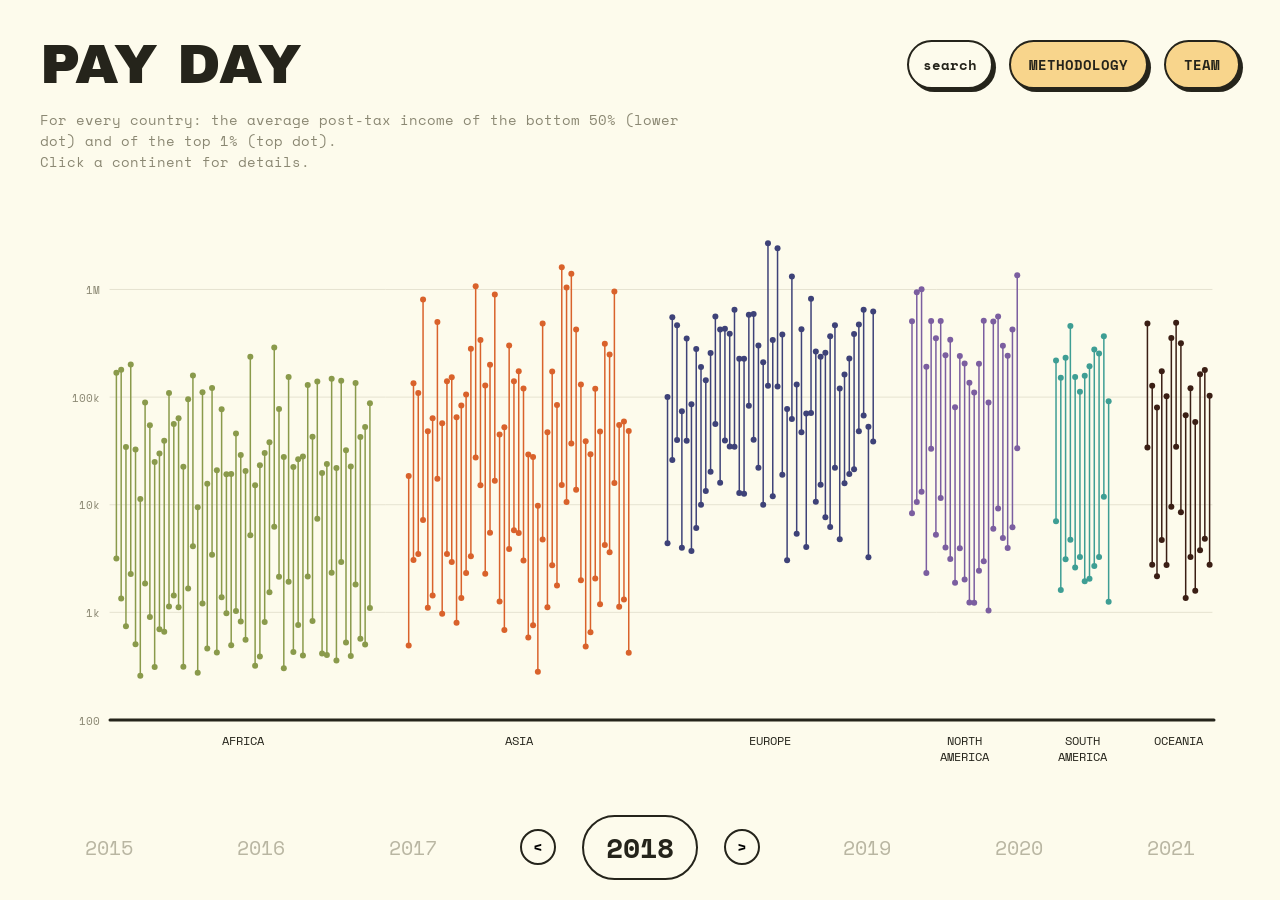
==== index.html @ e1f2e88b "aggiunto basi - visualizzazione d'insieme aggiunto tutti i file a riguardo la visualizzazione d'insi" ====
<!doctype html>
<html lang="en">
<head>
  <meta charset="utf-8">
  <title>PAY DAY</title>

  <link href="https://fonts.googleapis.com/css2?family=Archivo+Black&family=Space+Mono:wght@400;700&display=swap" rel="stylesheet">
  <link rel="stylesheet" href="style.css">

  <script src="libraries/p5.min.js"></script>
  <script src="libraries/p5.sound.min.js"></script>
  <script src="sketch.js"></script>
</head>
<body class="page-main">
  <!-- titolo + ricerca + bottoni -->
  <header>
    <div class="title"><h1>PAY DAY</h1></div>
    <div class="tools">
      <div id="search">
        <input id="q" placeholder="Country...">
        <button class="round" id="sbtn">search</button>
      </div>
      <button class="pill" onclick="meth.showModal()">METHODOLOGY</button>
      <button class="pill" onclick="team.showModal()">TEAM</button>
    </div>
  </header>

  <p class="lede">For every country: the average post-tax income of the bottom 50% (lower dot) and of the top 1% (top dot).<br>Click a continent for details.</p>

  <!-- il canvas di p5 finisce dentro #chart; #scroll lo fa scorrere in orizzontale -->
  <div id="scroll"><div id="chart"></div></div>
  <!-- barra degli anni (la riempie renderYearBar) -->
  <div id="years"></div>
  <!-- tooltip: lo muove il js -->
  <div id="tip"></div>

  <!-- finestre: si aprono con showModal(), si chiudono con la x, Esc o un click fuori -->
  <dialog id="meth" onclick="if (event.target == this) this.close()">
    <form method="dialog"><button class="close">x</button></form>
    <h3>Methodology</h3>
    <p>Each line is one country. For the selected year the <b>lower dot</b> is the average post-tax income (USD) of the poorest 50% (<code>avg_posttax_usd_bottom50</code>) and the <b>upper dot</b> is the average post-tax income of the richest 1% (<code>avg_posttax_usd_top1</code>).</p>
    <ul>
      <li>The vertical axis is <b>logarithmic</b> ($100 to ~$7M): every gridline is 10x the one below, so the length of a line is the ratio between top and bottom, not the dollar gap.</li>
      <li>2000-2024, countries grouped by continent, alphabetical.</li>
      <li>Hover a line for the country name, click it (or a continent name) to open the continent page.</li>
      <li>Use the left / right arrow keys or the year bar to change year.</li>
    </ul>
  </dialog>

  <dialog id="team" onclick="if (event.target == this) this.close()">
    <form method="dialog"><button class="close">x</button></form>
    <h3>Team</h3>
    <p>TODO: inserire nomi e ruoli del team</p>
  </dialog>
</body>
</html>
---- style.css ----
/* colori */
:root{
  --ink:#25241b;
  --bg:#FDFBEC;
  --pill:#F8D58C;
}

* { box-sizing:border-box; }
html, body { margin:0; background:var(--bg); color:var(--ink); font:14px 'Space Mono', monospace; }
body { min-height:100vh; display:flex; flex-direction:column; padding:0 40px 18px; }
h1 { margin:0; font:400 56px 'Archivo Black', Impact, sans-serif; }
canvas { display:block; }

/* messaggio se il csv non si carica */
.error { max-width:700px; padding:30px; }
.lede { max-width:680px; margin:14px 0 0; color:#8b8873; }

/* intestazione */
header { display:flex; align-items:center; justify-content:space-between; padding-top:34px; }
.tools { display:flex; align-items:center; gap:16px; }
.pill, .round { font:700 14px 'Space Mono', monospace; color:var(--ink); background:var(--pill);
  border:2px solid var(--ink); box-shadow:3px 3px 0 var(--ink); cursor:pointer; }
.pill { border-radius:999px; padding:12px 18px; }
.round { padding:12px 14px; border-radius:999px; background:var(--bg); }

/* ricerca: parte chiusa (width 0), la classe .open la apre */
#search { display:flex; align-items:center; gap:8px; }
#q { width:0; opacity:0; padding:8px 0; border:2px solid var(--ink); border-radius:999px; font:inherit; }
#search.open #q { width:180px; opacity:1; padding:8px 14px; }

/* grafico: scorre in orizzontale */
#scroll { flex:1; margin-top:10px; overflow-x:auto; overflow-y:hidden; }

/* barra anni */
#years { display:flex; justify-content:space-between; align-items:center; min-height:70px; padding:0 24px; }
.y { min-width:90px; padding:10px; border:0; background:none; font:400 20px 'Space Mono', monospace; color:#b9b6a2; cursor:pointer; }
.y.ghost { visibility:hidden; }
.cur { display:flex; align-items:center; gap:26px; }
.now { padding:10px 22px; font:700 28px 'Space Mono', monospace; border:2.5px solid var(--ink); border-radius:999px; }
.arrow { width:36px; height:36px; border:2px solid var(--ink); border-radius:50%; background:none;
  font:700 16px 'Space Mono', monospace; cursor:pointer; }
.arrow:disabled { opacity:.3; cursor:default; }
/* TODO: frecce vere al posto del testo */

/* tooltip */
#tip { position:fixed; z-index:5; padding:10px 14px; pointer-events:none; opacity:0;
  background:var(--bg); border:2px solid var(--ink); border-radius:12px; }
#tip.on { opacity:1; }
#tip .n { font:400 18px 'Archivo Black', Impact, sans-serif; }

/* finestre */
dialog { max-width:560px; padding:28px 32px; line-height:1.5; color:var(--ink); background:var(--bg); border:2.5px solid var(--ink); }
dialog::backdrop { background:rgba(37,36,27,.55); }
dialog .close { position:absolute; top:10px; right:14px; border:0; background:none; font-size:22px; cursor:pointer; }
dialog h3 { margin:0 0 10px; font:400 22px 'Archivo Black', Impact, sans-serif; }
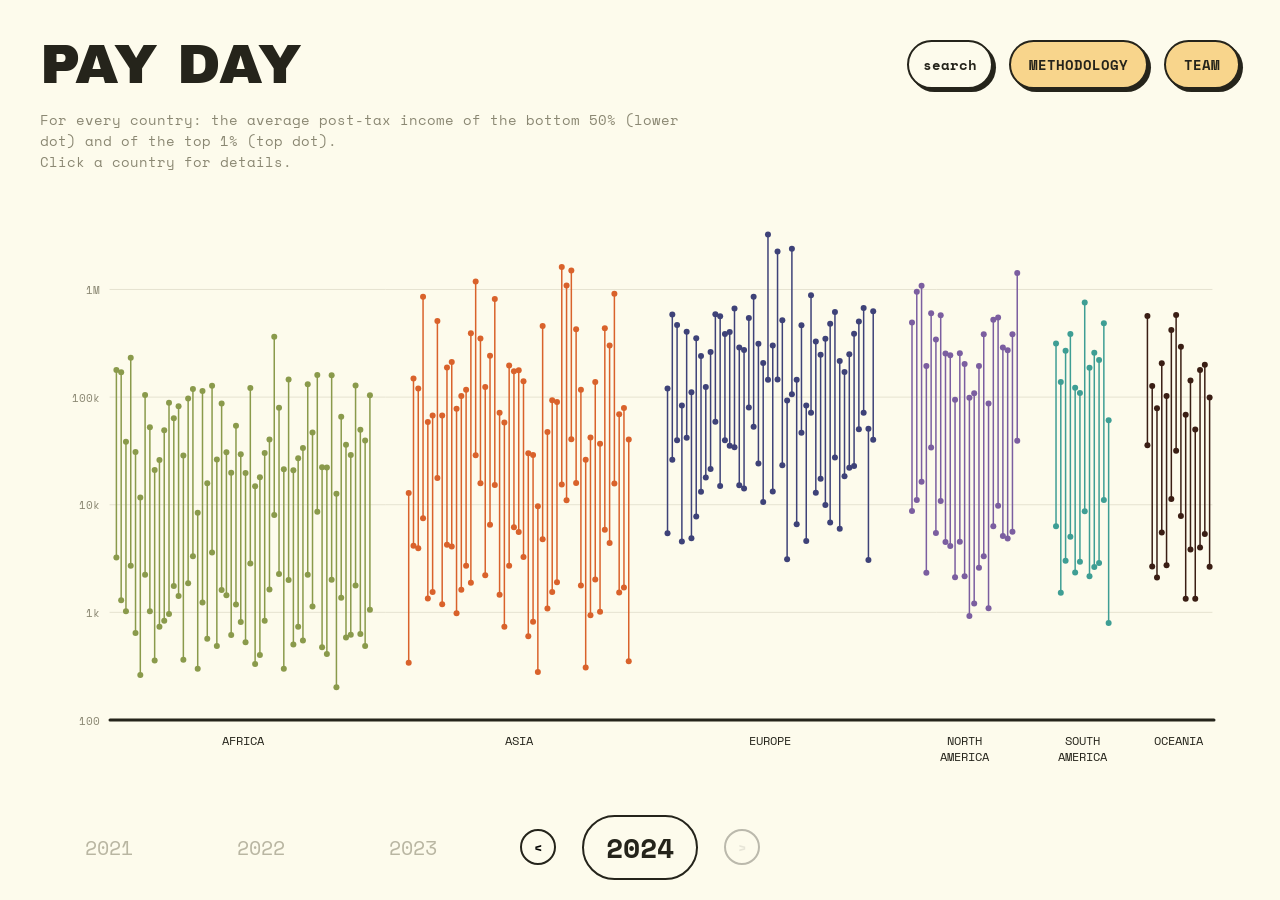
==== commit a3eda240: "codice aggiornato tanto codice è stato semplificato, il dizionario è stato semplificato anche per i " ====
--- a/index.html
+++ b/index.html
@@ -11,44 +11,46 @@
   <script src="libraries/p5.sound.min.js"></script>
   <script src="sketch.js"></script>
 </head>
-<body class="page-main">
+<body>
   <!-- titolo + ricerca + bottoni -->
   <header>
-    <div class="title"><h1>PAY DAY</h1></div>
-    <div class="tools">
-      <div id="search">
-        <input id="q" placeholder="Country...">
-        <button class="round" id="sbtn">search</button>
+    <h1>PAY DAY</h1>
+    <div class="toolbar">
+      <div id="searchBox">
+        <input id="searchInput" placeholder="Country...">
+        <button class="round-button" id="searchButton">search</button>
       </div>
-      <button class="pill" onclick="meth.showModal()">METHODOLOGY</button>
-      <button class="pill" onclick="team.showModal()">TEAM</button>
+      <button class="pill-button" onclick="methodologyDialog.showModal()">METHODOLOGY</button>
+      <button class="pill-button" onclick="teamDialog.showModal()">TEAM</button>
     </div>
   </header>
 
-  <p class="lede">For every country: the average post-tax income of the bottom 50% (lower dot) and of the top 1% (top dot).<br>Click a continent for details.</p>
+  <p class="intro">For every country: the average post-tax income of the bottom 50% (lower dot) and of the top 1% (top dot).<br>Click a country for details.</p>
 
-  <!-- il canvas di p5 finisce dentro #chart; #scroll lo fa scorrere in orizzontale -->
-  <div id="scroll"><div id="chart"></div></div>
-  <!-- barra degli anni (la riempie renderYearBar) -->
-  <div id="years"></div>
-  <!-- tooltip: lo muove il js -->
-  <div id="tip"></div>
+  <!-- il canvas di p5 finisce dentro #chartBox; #scrollBox lo fa scorrere in orizzontale -->
+  <div id="scrollBox"><div id="chartBox"></div></div>
+
+  <!-- barra degli anni (la riempie drawYearBar nello sketch) -->
+  <div id="yearBar"></div>
+
+  <!-- tooltip: lo muove lo sketch -->
+  <div id="tooltip"></div>
 
   <!-- finestre: si aprono con showModal(), si chiudono con la x, Esc o un click fuori -->
-  <dialog id="meth" onclick="if (event.target == this) this.close()">
-    <form method="dialog"><button class="close">x</button></form>
+  <dialog id="methodologyDialog" onclick="if (event.target == this) this.close()">
+    <form method="dialog"><button class="close-button">x</button></form>
     <h3>Methodology</h3>
     <p>Each line is one country. For the selected year the <b>lower dot</b> is the average post-tax income (USD) of the poorest 50% (<code>avg_posttax_usd_bottom50</code>) and the <b>upper dot</b> is the average post-tax income of the richest 1% (<code>avg_posttax_usd_top1</code>).</p>
     <ul>
       <li>The vertical axis is <b>logarithmic</b> ($100 to ~$7M): every gridline is 10x the one below, so the length of a line is the ratio between top and bottom, not the dollar gap.</li>
       <li>2000-2024, countries grouped by continent, alphabetical.</li>
-      <li>Hover a line for the country name, click it (or a continent name) to open the continent page.</li>
+      <li>Hover a line for the country name, click it to open the country specific page.</li>
       <li>Use the left / right arrow keys or the year bar to change year.</li>
     </ul>
   </dialog>
 
-  <dialog id="team" onclick="if (event.target == this) this.close()">
-    <form method="dialog"><button class="close">x</button></form>
+  <dialog id="teamDialog" onclick="if (event.target == this) this.close()">
+    <form method="dialog"><button class="close-button">x</button></form>
     <h3>Team</h3>
     <p>TODO: inserire nomi e ruoli del team</p>
   </dialog>
--- a/style.css
+++ b/style.css
@@ -1,55 +1,72 @@
-/* colori */
-:root{
-  --ink:#25241b;
-  --bg:#FDFBEC;
-  --pill:#F8D58C;
+/* colori e font: cambiali qui, valgono per tutta la pagina */
+:root {
+  --ink: #25241b;
+  --bg: #FDFBEC;
+  --title: 'Archivo Black', Impact, sans-serif;
 }
 
-* { box-sizing:border-box; }
-html, body { margin:0; background:var(--bg); color:var(--ink); font:14px 'Space Mono', monospace; }
-body { min-height:100vh; display:flex; flex-direction:column; padding:0 40px 18px; }
-h1 { margin:0; font:400 56px 'Archivo Black', Impact, sans-serif; }
-canvas { display:block; }
+* { box-sizing: border-box; }
 
-/* messaggio se il csv non si carica */
-.error { max-width:700px; padding:30px; }
-.lede { max-width:680px; margin:14px 0 0; color:#8b8873; }
+body {
+  margin: 0;
+  min-height: 100vh;
+  padding: 0 40px 18px;
+  display: flex;
+  flex-direction: column;
+  background: var(--bg);
+  color: var(--ink);
+  font: 14px 'Space Mono', monospace;
+}
+
+button { font: inherit; }   /* i bottoni usano lo stesso font della pagina */
+h1 { margin: 0; font: 400 56px var(--title); }
+canvas { display: block; }
 
 /* intestazione */
-header { display:flex; align-items:center; justify-content:space-between; padding-top:34px; }
-.tools { display:flex; align-items:center; gap:16px; }
-.pill, .round { font:700 14px 'Space Mono', monospace; color:var(--ink); background:var(--pill);
-  border:2px solid var(--ink); box-shadow:3px 3px 0 var(--ink); cursor:pointer; }
-.pill { border-radius:999px; padding:12px 18px; }
-.round { padding:12px 14px; border-radius:999px; background:var(--bg); }
+header { display: flex; align-items: center; justify-content: space-between; padding-top: 34px; }
+.toolbar { display: flex; align-items: center; gap: 16px; }
+.intro { max-width: 680px; margin: 14px 0 0; color: #8b8873; }
+
+/* bottoni gialli (METHODOLOGY, TEAM) e bottone search */
+.pill-button, .round-button {
+  font-weight: 700;
+  color: var(--ink);
+  border: 2px solid var(--ink);
+  border-radius: 999px;
+  box-shadow: 3px 3px 0 var(--ink);
+  cursor: pointer;
+}
+.pill-button { padding: 12px 18px; background: #F8D58C; }
+.round-button { padding: 12px 14px; background: var(--bg); }
 
 /* ricerca: parte chiusa (width 0), la classe .open la apre */
-#search { display:flex; align-items:center; gap:8px; }
-#q { width:0; opacity:0; padding:8px 0; border:2px solid var(--ink); border-radius:999px; font:inherit; }
-#search.open #q { width:180px; opacity:1; padding:8px 14px; }
+#searchBox { display: flex; align-items: center; gap: 8px; }
+#searchInput { width: 0; opacity: 0; padding: 8px 0; border: 2px solid var(--ink); border-radius: 999px; font: inherit; }
+#searchBox.open #searchInput { width: 180px; opacity: 1; padding: 8px 14px; }
 
 /* grafico: scorre in orizzontale */
-#scroll { flex:1; margin-top:10px; overflow-x:auto; overflow-y:hidden; }
+#scrollBox { flex: 1; margin-top: 10px; overflow-x: auto; overflow-y: hidden; }
 
 /* barra anni */
-#years { display:flex; justify-content:space-between; align-items:center; min-height:70px; padding:0 24px; }
-.y { min-width:90px; padding:10px; border:0; background:none; font:400 20px 'Space Mono', monospace; color:#b9b6a2; cursor:pointer; }
-.y.ghost { visibility:hidden; }
-.cur { display:flex; align-items:center; gap:26px; }
-.now { padding:10px 22px; font:700 28px 'Space Mono', monospace; border:2.5px solid var(--ink); border-radius:999px; }
-.arrow { width:36px; height:36px; border:2px solid var(--ink); border-radius:50%; background:none;
-  font:700 16px 'Space Mono', monospace; cursor:pointer; }
-.arrow:disabled { opacity:.3; cursor:default; }
+#yearBar { display: flex; justify-content: space-between; align-items: center; min-height: 70px; padding: 0 24px; }
+
+.year-button { min-width: 90px; padding: 10px; border: 0; background: none; font-size: 20px; color: #b9b6a2; cursor: pointer; }
+.year-button.empty { visibility: hidden; }
+
+.current-year { display: flex; align-items: center; gap: 26px; }
+.year-number { padding: 10px 22px; font-size: 28px; font-weight: 700; border: 2.5px solid var(--ink); border-radius: 999px; }
+
+.year-arrow { width: 36px; height: 36px; border: 2px solid var(--ink); border-radius: 50%; background: none; font-weight: 700; cursor: pointer; }
+.year-arrow:disabled { opacity: .3; cursor: default; }
 /* TODO: frecce vere al posto del testo */
 
 /* tooltip */
-#tip { position:fixed; z-index:5; padding:10px 14px; pointer-events:none; opacity:0;
-  background:var(--bg); border:2px solid var(--ink); border-radius:12px; }
-#tip.on { opacity:1; }
-#tip .n { font:400 18px 'Archivo Black', Impact, sans-serif; }
+#tooltip { position: fixed; padding: 10px 14px; pointer-events: none; opacity: 0; background: var(--bg); border: 2px solid var(--ink); border-radius: 12px; }
+#tooltip.visible { opacity: 1; }
+#tooltip .country-name { font: 400 18px var(--title); }
 
 /* finestre */
-dialog { max-width:560px; padding:28px 32px; line-height:1.5; color:var(--ink); background:var(--bg); border:2.5px solid var(--ink); }
-dialog::backdrop { background:rgba(37,36,27,.55); }
-dialog .close { position:absolute; top:10px; right:14px; border:0; background:none; font-size:22px; cursor:pointer; }
-dialog h3 { margin:0 0 10px; font:400 22px 'Archivo Black', Impact, sans-serif; }+dialog { max-width: 560px; padding: 28px 32px; line-height: 1.5; color: var(--ink); background: var(--bg); border: 2.5px solid var(--ink); }
+dialog::backdrop { background: rgba(37, 36, 27, .55); }
+dialog h3 { margin: 0 0 10px; font: 400 22px var(--title); }
+dialog .close-button { position: absolute; top: 10px; right: 14px; border: 0; background: none; font-size: 22px; cursor: pointer; }
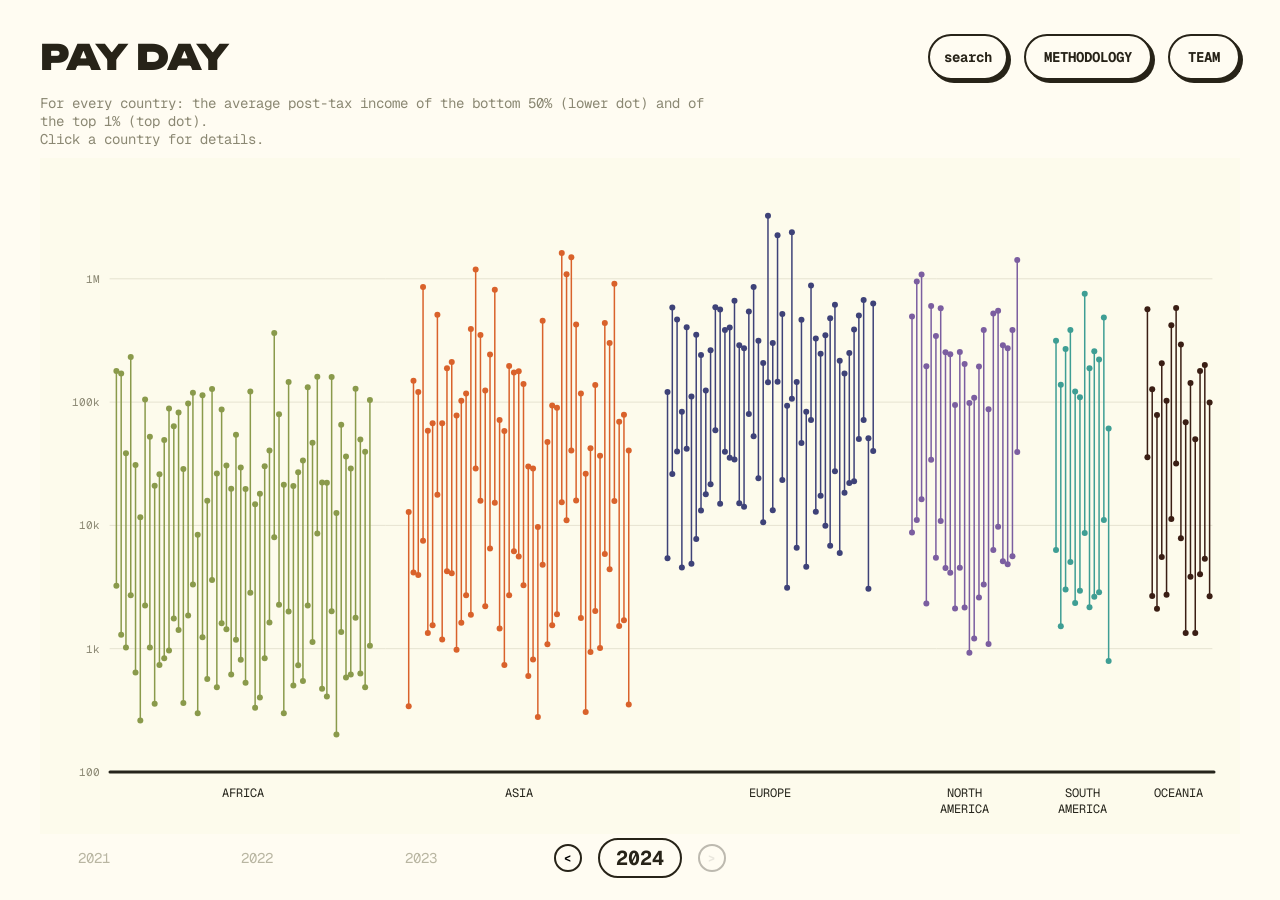
==== commit e093fcfa: "Pagina di dettaglio: istogramma Ho aggiunto la pagina di dettaglio collegata a quella d'insieme. Ho " ====
--- a/index.html
+++ b/index.html
@@ -4,7 +4,7 @@
   <meta charset="utf-8">
   <title>PAY DAY</title>
 
-  <link href="https://fonts.googleapis.com/css2?family=Archivo+Black&family=Space+Mono:wght@400;700&display=swap" rel="stylesheet">
+  <link href="https://fonts.googleapis.com/css2?family=Geist+Mono:ital,wght@0,100..900;1,100..900&family=Unbounded:wght@200..900&display=swap" rel="stylesheet">
   <link rel="stylesheet" href="style.css">
 
   <script src="libraries/p5.min.js"></script>
--- a/style.css
+++ b/style.css
@@ -1,8 +1,9 @@
-/* colori e font: cambiali qui, valgono per tutta la pagina */
+/* colori e font: valgono per tutta la pagina */
 :root {
-  --ink: #25241b;
-  --bg: #FDFBEC;
-  --title: 'Archivo Black', Impact, sans-serif;
+  --ink: #272318;
+  --bg: #FFFCF2;
+  --title: 'Unbounded', sans-serif;
+  --h1-size: 35px;
 }
 
 * { box-sizing: border-box; }
@@ -10,16 +11,17 @@
 body {
   margin: 0;
   min-height: 100vh;
+  min-width: 1100px;
   padding: 0 40px 18px;
   display: flex;
   flex-direction: column;
   background: var(--bg);
   color: var(--ink);
-  font: 14px 'Space Mono', monospace;
+  font: 14px 'Geist Mono', monospace;
 }
 
 button { font: inherit; }   /* i bottoni usano lo stesso font della pagina */
-h1 { margin: 0; font: 400 56px var(--title); }
+h1 { margin: 0; font: 900 var(--h1-size) var(--title); }
 canvas { display: block; }
 
 /* intestazione */
@@ -36,7 +38,7 @@
   box-shadow: 3px 3px 0 var(--ink);
   cursor: pointer;
 }
-.pill-button { padding: 12px 18px; background: #F8D58C; }
+.pill-button { padding: 12px 18px; background: #FFFCF2; }
 .round-button { padding: 12px 14px; background: var(--bg); }
 
 /* ricerca: parte chiusa (width 0), la classe .open la apre */
@@ -44,29 +46,47 @@
 #searchInput { width: 0; opacity: 0; padding: 8px 0; border: 2px solid var(--ink); border-radius: 999px; font: inherit; }
 #searchBox.open #searchInput { width: 180px; opacity: 1; padding: 8px 14px; }
 
-/* grafico: scorre in orizzontale */
-#scrollBox { flex: 1; margin-top: 10px; overflow-x: auto; overflow-y: hidden; }
+/* grafico: scorre in orizzontale > cambiato: non scorre in orizozntale */
+#scrollBox { position: relative; flex: 1; min-height: 0; margin-top: 10px; overflow: hidden; }
+#chartBox { position: absolute; inset: 0; }
 
 /* barra anni */
-#yearBar { display: flex; justify-content: space-between; align-items: center; min-height: 70px; padding: 0 24px; }
+#yearBar { display: flex; justify-content: space-between; align-items: center; min-height: 48px; padding: 0 24px; }
 
-.year-button { min-width: 90px; padding: 10px; border: 0; background: none; font-size: 20px; color: #b9b6a2; cursor: pointer; }
+.year-button { min-width: 60px; padding: 6px; border: 0; background: none; font-size: 14px; color: #b9b6a2; cursor: pointer; }
 .year-button.empty { visibility: hidden; }
 
-.current-year { display: flex; align-items: center; gap: 26px; }
-.year-number { padding: 10px 22px; font-size: 28px; font-weight: 700; border: 2.5px solid var(--ink); border-radius: 999px; }
+.current-year { display: flex; align-items: center; gap: 16px; }
+.year-number { padding: 5px 16px; font-size: 20px; font-weight: 700; border: 2.5px solid var(--ink); border-radius: 999px; }
 
-.year-arrow { width: 36px; height: 36px; border: 2px solid var(--ink); border-radius: 50%; background: none; font-weight: 700; cursor: pointer; }
+.year-arrow { width: 28px; height: 28px; border: 2px solid var(--ink); border-radius: 50%; background: none; font-size: 12px; font-weight: 700; cursor: pointer; }
 .year-arrow:disabled { opacity: .3; cursor: default; }
 /* TODO: frecce vere al posto del testo */
 
 /* tooltip */
 #tooltip { position: fixed; padding: 10px 14px; pointer-events: none; opacity: 0; background: var(--bg); border: 2px solid var(--ink); border-radius: 12px; }
 #tooltip.visible { opacity: 1; }
-#tooltip .country-name { font: 400 18px var(--title); }
+#tooltip .country-name { font: 400 16px var(--title); }
 
 /* finestre */
 dialog { max-width: 560px; padding: 28px 32px; line-height: 1.5; color: var(--ink); background: var(--bg); border: 2.5px solid var(--ink); }
 dialog::backdrop { background: rgba(37, 36, 27, .55); }
 dialog h3 { margin: 0 0 10px; font: 400 22px var(--title); }
-dialog .close-button { position: absolute; top: 10px; right: 14px; border: 0; background: none; font-size: 22px; cursor: pointer; }+dialog .close-button { position: absolute; top: 10px; right: 14px; border: 0; background: none; font-size: 22px; cursor: pointer; }
+
+/* pagina di dettaglio del paese */
+.detail-title { margin: 30px 0 0 38px; font: 700 28px var(--title); line-height: 1.1; }
+.detail-sub { margin: 10px 0 0 38px; min-height: 1.5em; color: #272318; }
+.detail-sub b { color: var(--ink); }
+
+/* freccia indietro: grande 2/3 del nome del paese, a sinistra */
+.title-row { display: flex; align-items: center; gap: 16px; }
+.back-arrow { display: block; color: var(--ink); line-height: 0; }
+.back-arrow svg { display: block; width: calc(var(--h1-size) * 2 / 3); height: calc(var(--h1-size) * 2 / 3); }
+.back-arrow:hover { transform: translateX(-3px); }
+
+/* istogramma paese occupa 2/3 della pagina */
+.country-page #scrollBox { width: 60vw; margin-left: -30px}
+
+/* diminuito il padding superiore del nome del Paese selezionato (era troppo sotto prima) */
+.country-page header { padding-top: 18px; }
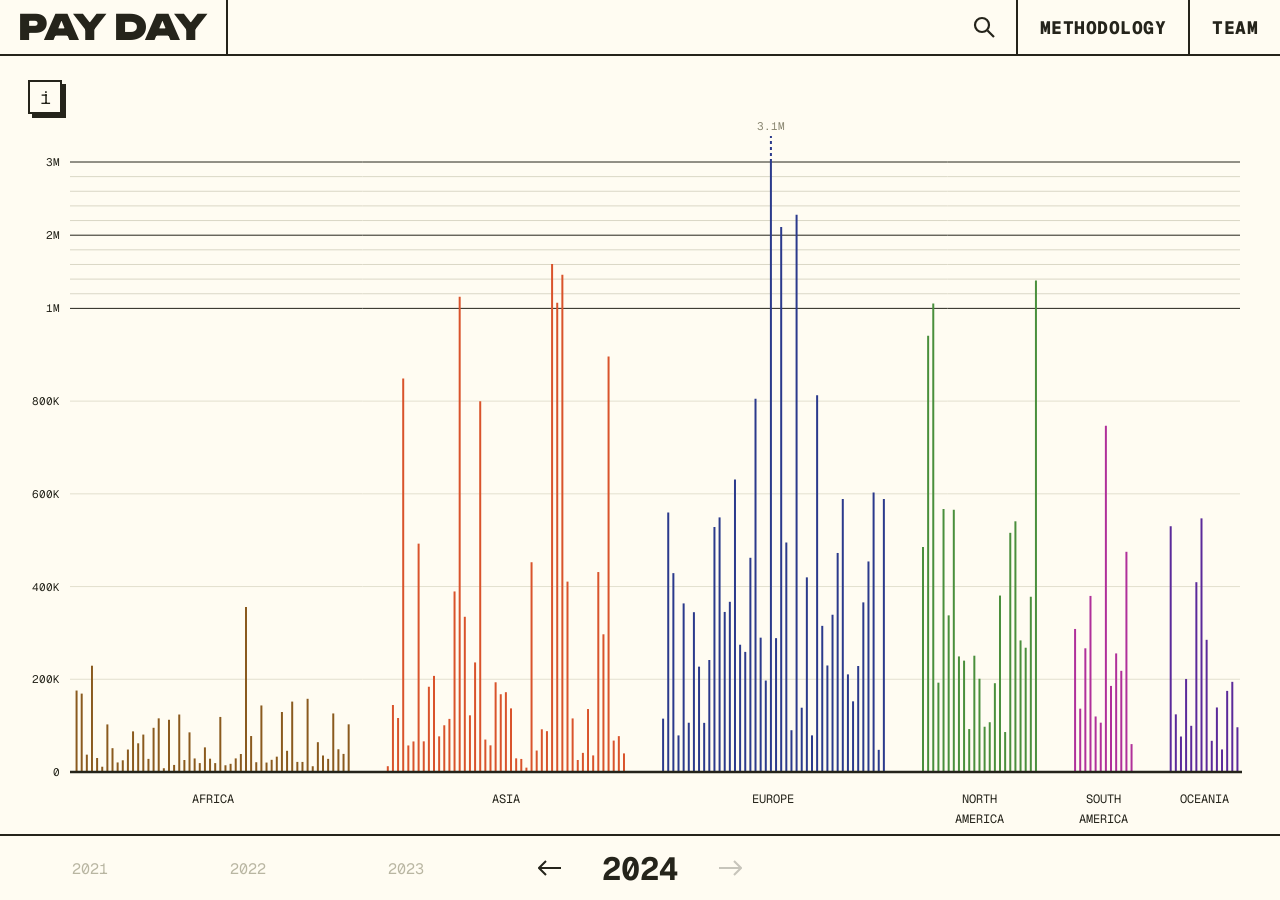
==== commit 430bd2d9: "V2 Grandi aggiornamenti: aggiornato lo stile della main page, aggiunto effetti hover e tooltip, aggi" ====
--- a/index.html
+++ b/index.html
@@ -18,17 +18,25 @@
     <div class="toolbar">
       <div id="searchBox">
         <input id="searchInput" placeholder="Country...">
-        <button class="round-button" id="searchButton">search</button>
+        <button class="round-button" id="searchButton" aria-label="search">
+          <svg width="24" height="24" viewBox="0 0 24 24" fill="none" stroke="currentColor" stroke-width="2.2"><circle cx="10" cy="10" r="7"/><path d="M15.5 15.5L22 22"/></svg>
+        </button>
       </div>
       <button class="pill-button" onclick="methodologyDialog.showModal()">METHODOLOGY</button>
       <button class="pill-button" onclick="teamDialog.showModal()">TEAM</button>
     </div>
   </header>
 
-  <p class="intro">For every country: the average post-tax income of the bottom 50% (lower dot) and of the top 1% (top dot).<br>Click a country for details.</p>
+  <!-- il canvas di p5 finisce dentro #chartBox -->
+  <div id="scrollBox">
+    <div id="chartBox"></div>
 
-  <!-- il canvas di p5 finisce dentro #chartBox; #scrollBox lo fa scorrere in orizzontale -->
-  <div id="scrollBox"><div id="chartBox"></div></div>
+    <button class="info-button" onclick="infoBox.classList.add('open'); this.style.display='none'">i</button>
+    <div class="info-box" id="infoBox">
+      <p>The graph shows the difference in average income between the richest 1% and the poorest 50% of each nation in the world. Hover a bar for details, click it to open the country page.</p>
+      <button onclick="infoBox.classList.remove('open'); document.querySelector('.info-button').style.display='block'">Close</button>
+    </div>
+  </div>
 
   <!-- barra degli anni (la riempie drawYearBar nello sketch) -->
   <div id="yearBar"></div>
@@ -36,15 +44,14 @@
   <!-- tooltip: lo muove lo sketch -->
   <div id="tooltip"></div>
 
-  <!-- finestre: si aprono con showModal(), si chiudono con la x, Esc o un click fuori -->
   <dialog id="methodologyDialog" onclick="if (event.target == this) this.close()">
     <form method="dialog"><button class="close-button">x</button></form>
     <h3>Methodology</h3>
-    <p>Each line is one country. For the selected year the <b>lower dot</b> is the average post-tax income (USD) of the poorest 50% (<code>avg_posttax_usd_bottom50</code>) and the <b>upper dot</b> is the average post-tax income of the richest 1% (<code>avg_posttax_usd_top1</code>).</p>
+    <p>Each bar is one country. For the selected year its height is the <b>difference</b> between the average post-tax income (USD) of the richest 1% (<code>avg_posttax_usd_top1</code>) and of the poorest 50% (<code>avg_posttax_usd_bottom50</code>).</p>
     <ul>
-      <li>The vertical axis is <b>logarithmic</b> ($100 to ~$7M): every gridline is 10x the one below, so the length of a line is the ratio between top and bottom, not the dollar gap.</li>
+      <li>The vertical axis is linear but in two stretches: 0 to 1M uses most of the height, 1M to 3M is compressed. Bars above 3M are cut and continue dashed, with their value written on top.</li>
       <li>2000-2024, countries grouped by continent, alphabetical.</li>
-      <li>Hover a line for the country name, click it to open the country specific page.</li>
+      <li>Hover a bar for the exact values, click it to open the country specific page.</li>
       <li>Use the left / right arrow keys or the year bar to change year.</li>
     </ul>
   </dialog>
--- a/style.css
+++ b/style.css
@@ -1,6 +1,6 @@
 /* colori e font: valgono per tutta la pagina */
 :root {
-  --ink: #272318;
+  --ink: #25241B;
   --bg: #FFFCF2;
   --title: 'Unbounded', sans-serif;
   --h1-size: 35px;
@@ -10,9 +10,9 @@
 
 body {
   margin: 0;
-  min-height: 100vh;
+  height: 100vh;
   min-width: 1100px;
-  padding: 0 40px 18px;
+  padding: 0;
   display: flex;
   flex-direction: column;
   background: var(--bg);
@@ -20,53 +20,105 @@
   font: 14px 'Geist Mono', monospace;
 }
 
-button { font: inherit; }   /* i bottoni usano lo stesso font della pagina */
+button { font: inherit; color: inherit; }
 h1 { margin: 0; font: 900 var(--h1-size) var(--title); }
 canvas { display: block; }
 
-/* intestazione */
-header { display: flex; align-items: center; justify-content: space-between; padding-top: 34px; }
-.toolbar { display: flex; align-items: center; gap: 16px; }
-.intro { max-width: 680px; margin: 14px 0 0; color: #8b8873; }
+/* intestazione: una riga con linea sotto, titolo | ricerca | METHODOLOGY | TEAM */
+header {
+  display: flex;
+  align-items: stretch;
+  justify-content: space-between;
+  height: 56px;
+  border-bottom: 2px solid var(--ink);
+}
+header h1 { display: flex; align-items: center; padding: 0 18px; border-right: 2px solid var(--ink); }
+.toolbar { display: flex; align-items: stretch; }
 
-/* bottoni gialli (METHODOLOGY, TEAM) e bottone search */
+/* bottoni dell'intestazione: niente ombra, separati da linee verticali */
 .pill-button, .round-button {
-  font-weight: 700;
-  color: var(--ink);
-  border: 2px solid var(--ink);
-  border-radius: 999px;
-  box-shadow: 3px 3px 0 var(--ink);
+  display: flex;
+  align-items: center;
+  padding: 0 22px;
+  font-weight: 800;
+  font-size: 18px;
+  letter-spacing: .5px;
+  background: none;
+  border: 0;
   cursor: pointer;
 }
-.pill-button { padding: 12px 18px; background: #FFFCF2; }
-.round-button { padding: 12px 14px; background: var(--bg); }
+.pill-button { border-left: 2px solid var(--ink); }
+.round-button { padding: 0 20px; }
+
+/* hover: colori invertiti (riempimento = colore del testo, testo = colore dello sfondo) e testo sottolineato */
+.pill-button, .round-button, .info-button { transition: background .15s, color .15s; }
+.pill-button:hover, .round-button:hover, .info-button:hover {
+  background: var(--ink);
+  color: var(--bg);
+  text-decoration: underline;
+  text-underline-offset: 4px;
+  text-decoration-thickness: 2px;
+}
 
 /* ricerca: parte chiusa (width 0), la classe .open la apre */
-#searchBox { display: flex; align-items: center; gap: 8px; }
-#searchInput { width: 0; opacity: 0; padding: 8px 0; border: 2px solid var(--ink); border-radius: 999px; font: inherit; }
-#searchBox.open #searchInput { width: 180px; opacity: 1; padding: 8px 14px; }
+#searchBox { display: flex; align-items: stretch; }
+#searchInput {
+  width: 0; opacity: 0; padding: 4px 0;
+  border: 0; border-bottom: 2px solid var(--ink);
+  background: none; font: inherit; outline: none;
+  /* animazione: si allarga verso sinistra partendo dalla lente (e si richiude allo stesso modo) */
+  transition: width .4s cubic-bezier(.2, .8, .2, 1), padding .4s cubic-bezier(.2, .8, .2, 1), opacity .25s ease;
+}
+#searchBox.open #searchInput { width: 220px; opacity: 1; padding: 4px 6px; }
 
-/* grafico: scorre in orizzontale > cambiato: non scorre in orizozntale */
-#scrollBox { position: relative; flex: 1; min-height: 0; margin-top: 10px; overflow: hidden; }
+/* grafico */
+#scrollBox { position: relative; flex: 1; min-height: 0; overflow: hidden; }
 #chartBox { position: absolute; inset: 0; }
 
-/* barra anni */
-#yearBar { display: flex; justify-content: space-between; align-items: center; min-height: 48px; padding: 0 24px; }
+/* bottone "i" e riquadro introduttivo */
+.info-button {
+  position: absolute; top: 24px; left: 28px; z-index: 2;
+  width: 34px; height: 34px;
+  font-size: 18px; background: var(--bg);
+  border: 2px solid var(--ink); box-shadow: 4px 4px 0 var(--ink);
+  cursor: pointer;
+}
+.info-box {
+  display: none;
+  position: absolute; top: 24px; left: 28px; z-index: 3;
+  width: 400px; padding: 16px 22px;
+  background: var(--bg); border: 2px solid var(--ink); box-shadow: 5px 5px 0 var(--ink);
+}
+.info-box.open { display: block; }
+.info-box p { margin: 0 0 14px; }
+.info-box button { padding: 0; border: 0; background: none; text-decoration: underline; color: #8B8873; cursor: pointer; }
 
-.year-button { min-width: 60px; padding: 6px; border: 0; background: none; font-size: 14px; color: #b9b6a2; cursor: pointer; }
+/* barra anni, con linea sopra */
+#yearBar { display: flex; justify-content: space-between; align-items: center; min-height: 66px; padding: 0 60px; border-top: 2px solid var(--ink); }
+
+.year-button { min-width: 60px; padding: 6px; border: 0; background: none; font-size: 15px; color: #b9b6a2; cursor: pointer; }
 .year-button.empty { visibility: hidden; }
 
-.current-year { display: flex; align-items: center; gap: 16px; }
-.year-number { padding: 5px 16px; font-size: 20px; font-weight: 700; border: 2.5px solid var(--ink); border-radius: 999px; }
+.current-year { display: flex; align-items: center; gap: 36px; }
+.year-number { font-size: 32px; font-weight: 700; }
 
-.year-arrow { width: 28px; height: 28px; border: 2px solid var(--ink); border-radius: 50%; background: none; font-size: 12px; font-weight: 700; cursor: pointer; }
-.year-arrow:disabled { opacity: .3; cursor: default; }
-/* TODO: frecce vere al posto del testo */
+.year-arrow { display: flex; padding: 4px; border: 0; background: none; cursor: pointer; }
+.year-arrow:disabled { opacity: .25; cursor: default; }
 
 /* tooltip */
-#tooltip { position: fixed; padding: 10px 14px; pointer-events: none; opacity: 0; background: var(--bg); border: 2px solid var(--ink); border-radius: 12px; }
+#tooltip {
+  position: fixed; z-index: 10;
+  width: 232px; padding: 18px 20px;
+  pointer-events: none; opacity: 0;
+  background: var(--bg);
+  border: 2px solid var(--ink);
+  box-shadow: 5px 5px 0 var(--ink);
+  font-size: 13px; line-height: 1.25;
+}
 #tooltip.visible { opacity: 1; }
-#tooltip .country-name { font: 400 16px var(--title); }
+#tooltip .tt-name { font: 700 17px var(--title); margin-bottom: 12px; }
+#tooltip .tt-row { margin-top: 8px; }
+#tooltip .tt-row b { display: block; font-weight: 800; }
 
 /* finestre */
 dialog { max-width: 560px; padding: 28px 32px; line-height: 1.5; color: var(--ink); background: var(--bg); border: 2.5px solid var(--ink); }
@@ -79,14 +131,13 @@
 .detail-sub { margin: 10px 0 0 38px; min-height: 1.5em; color: #272318; }
 .detail-sub b { color: var(--ink); }
 
-/* freccia indietro: grande 2/3 del nome del paese, a sinistra */
 .title-row { display: flex; align-items: center; gap: 16px; }
 .back-arrow { display: block; color: var(--ink); line-height: 0; }
 .back-arrow svg { display: block; width: calc(var(--h1-size) * 2 / 3); height: calc(var(--h1-size) * 2 / 3); }
 .back-arrow:hover { transform: translateX(-3px); }
 
-/* istogramma paese occupa 2/3 della pagina */
-.country-page #scrollBox { width: 60vw; margin-left: -30px}
-
-/* diminuito il padding superiore del nome del Paese selezionato (era troppo sotto prima) */
-.country-page header { padding-top: 18px; }+.country-page #scrollBox { width: 60vw; margin-left: 20px; }   /* i numeri (1%, 10%...) partono piu' dentro */
+.country-page header { padding-top: 0; }   /* stessa altezza dell'header dell'index: i bottoni e il loro hover riempiono tutto lo spazio */
+.country-page .title-row { align-items: stretch; padding-left: 18px; }   /* la linea dopo il nome del paese va da sopra a sotto, come nell'index */
+.country-page .back-arrow { display: flex; align-items: center; }
+.country-page .title-row h1 { padding-left: 2px; }
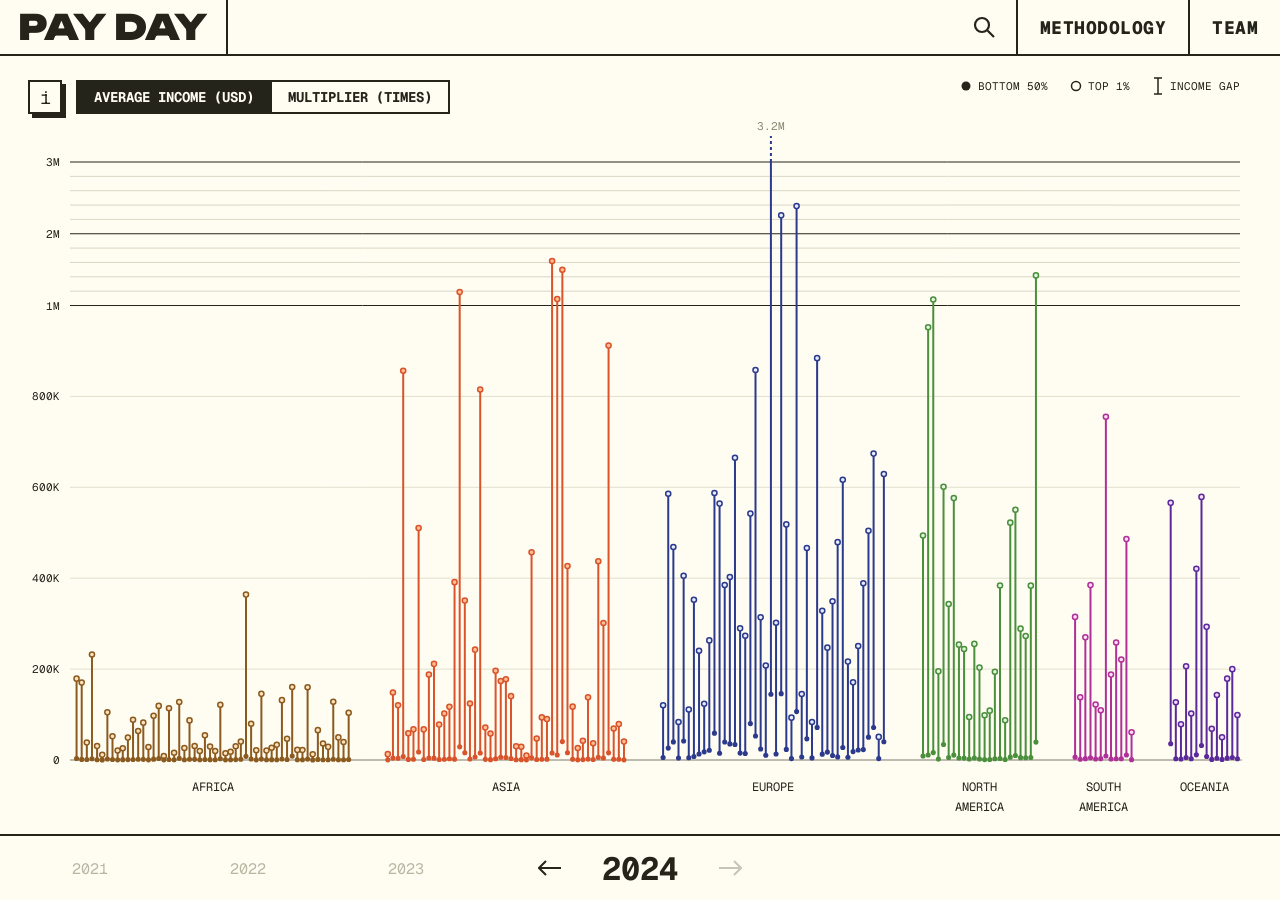
==== commit 29158c52: "prova con sia multiplier che i valori in usd" ====
--- a/index.html
+++ b/index.html
@@ -33,8 +33,16 @@
 
     <button class="info-button" onclick="infoBox.classList.add('open'); this.style.display='none'">i</button>
     <div class="info-box" id="infoBox">
-      <p>The graph shows the difference in average income between the richest 1% and the poorest 50% of each nation in the world. Hover a bar for details, click it to open the country page.</p>
+      <p>Each country is a line between two groups: the poorest 50% (filled dot) and the richest 1% (empty circle). The <b>length of the line is the income gap</b>: <b>Income gap = Top 1% − Bottom 50%</b>. Use the two buttons at the top to switch between the <b>income in USD</b> and the <b>multiplier</b>: in the multiplier view the poorest 50% is always 1x and the line shows <b>how many times</b> the top 1% earns more (<b>Top 1% ÷ Bottom 50%</b>). Hover a country for details, click it to open the country page.</p>
+      <p style="display:flex; align-items:center; gap:10px;">
+        <svg width="24" height="56" viewBox="0 0 24 56" fill="none" stroke="currentColor" stroke-width="1.5"><path d="M12 8V47"/><circle cx="12" cy="7" r="4.5" fill="var(--bg)"/><circle cx="12" cy="49" r="4.5" fill="currentColor" stroke="none"/></svg>
+        <span>the longer the line, the bigger the distance between the two groups</span>
+      </p>
       <button onclick="infoBox.classList.remove('open'); document.querySelector('.info-button').style.display='block'">Close</button>
+    </div>
+    <div class="mode-toggle">
+      <button class="mode-button active" id="usdButton">AVERAGE INCOME (USD)</button>
+      <button class="mode-button" id="timesButton">MULTIPLIER (TIMES)</button>
     </div>
   </div>
 
@@ -47,11 +55,11 @@
   <dialog id="methodologyDialog" onclick="if (event.target == this) this.close()">
     <form method="dialog"><button class="close-button">x</button></form>
     <h3>Methodology</h3>
-    <p>Each bar is one country. For the selected year its height is the <b>difference</b> between the average post-tax income (USD) of the richest 1% (<code>avg_posttax_usd_top1</code>) and of the poorest 50% (<code>avg_posttax_usd_bottom50</code>).</p>
+    <p>Each country is drawn as a line between the average post-tax income (USD) of the poorest 50% (<code>avg_posttax_usd_bottom50</code>, filled dot) and of the richest 1% (<code>avg_posttax_usd_top1</code>, empty circle). The length of the line is the <b>income gap</b> between the two. The multiplier view fixes the poorest 50% at 1x and puts the empty circle at <b>Top 1% ÷ Bottom 50%</b>, i.e. how many times the richest 1% earns the poorest 50%.</p>
     <ul>
-      <li>The vertical axis is linear but in two stretches: 0 to 1M uses most of the height, 1M to 3M is compressed. Bars above 3M are cut and continue dashed, with their value written on top.</li>
+      <li>The vertical axis is linear but in two stretches. In USD: 0 to 1M uses most of the height, 1M to 3M is compressed. In multiplier: 1x to 100x uses most of the height, 100x to 200x is compressed. When the top 1% goes beyond the top of the axis the line is cut and continues dashed, with the value written on top.</li>
       <li>2000-2024, countries grouped by continent, alphabetical.</li>
-      <li>Hover a bar for the exact values, click it to open the country specific page.</li>
+      <li>Hover a country for the exact values and the income gap, click it to open the country specific page.</li>
       <li>Use the left / right arrow keys or the year bar to change year.</li>
     </ul>
   </dialog>
--- a/style.css
+++ b/style.css
@@ -4,6 +4,9 @@
   --bg: #FFFCF2;
   --title: 'Unbounded', sans-serif;
   --h1-size: 35px;
+  --info-left: 28px;   /* posizione del bottone "i" */
+  --info-top: 24px;
+  --info-size: 34px;
 }
 
 * { box-sizing: border-box; }
@@ -77,19 +80,54 @@
 
 /* bottone "i" e riquadro introduttivo */
 .info-button {
-  position: absolute; top: 24px; left: 28px; z-index: 2;
-  width: 34px; height: 34px;
+  position: absolute; top: var(--info-top); left: var(--info-left); z-index: 2;
+  width: var(--info-size); height: var(--info-size);
   font-size: 18px; background: var(--bg);
   border: 2px solid var(--ink); box-shadow: 4px 4px 0 var(--ink);
   cursor: pointer;
 }
 .info-box {
   display: none;
-  position: absolute; top: 24px; left: 28px; z-index: 3;
+  position: absolute; top: var(--info-top); left: var(--info-left); z-index: 3;
   width: 400px; padding: 16px 22px;
   background: var(--bg); border: 2px solid var(--ink); box-shadow: 5px 5px 0 var(--ink);
 }
 .info-box.open { display: block; }
+
+/* sottotitolo accanto al bottone "i" (sparisce quando il riquadro e' aperto) */
+.chart-subtitle {
+  position: absolute; z-index: 1;
+  top: var(--info-top);
+  left: calc(var(--info-left) + var(--info-size) + 14px);   /* 14px = distanza dal bottone */
+  height: var(--info-size);
+  display: flex; align-items: center;
+  font: 700 16px 'Geist Mono', monospace;
+  pointer-events: none;
+}
+.info-box.open ~ .chart-subtitle { display: none; }
+
+/* bottoni USD / MULTIPLIER: al posto del sottotitolo, accanto al bottone "i" (sparisce quando il riquadro e' aperto) */
+.mode-toggle {
+  position: absolute; z-index: 1;
+  top: var(--info-top);
+  left: calc(var(--info-left) + var(--info-size) + 14px);
+  height: var(--info-size);
+  display: flex; align-items: stretch;
+}
+.info-box.open ~ .mode-toggle { display: none; }
+.mode-button {
+  padding: 0 16px;
+  font: 700 14px 'Geist Mono', monospace;
+  background: var(--bg); border: 2px solid var(--ink);
+  cursor: pointer;
+  transition: background .15s, color .15s;
+}
+.mode-button + .mode-button { border-left: 0; }
+/* scelto e hover: colori invertiti, come gli altri bottoni */
+.mode-button.active, .mode-button:hover {
+  background: var(--ink); color: var(--bg);
+}
+.mode-button:hover { text-decoration: underline; text-underline-offset: 4px; text-decoration-thickness: 2px; }
 .info-box p { margin: 0 0 14px; }
 .info-box button { padding: 0; border: 0; background: none; text-decoration: underline; color: #8B8873; cursor: pointer; }
 
@@ -119,6 +157,8 @@
 #tooltip .tt-name { font: 700 17px var(--title); margin-bottom: 12px; }
 #tooltip .tt-row { margin-top: 8px; }
 #tooltip .tt-row b { display: block; font-weight: 800; }
+/* riga dell'income gap: blocco a colori invertiti, a filo con i bordi del riquadro */
+#tooltip .tt-gap { margin: 14px -20px -18px; padding: 10px 20px; background: var(--ink); color: var(--bg); }
 
 /* finestre */
 dialog { max-width: 560px; padding: 28px 32px; line-height: 1.5; color: var(--ink); background: var(--bg); border: 2.5px solid var(--ink); }
@@ -140,4 +180,43 @@
 .country-page header { padding-top: 0; }   /* stessa altezza dell'header dell'index: i bottoni e il loro hover riempiono tutto lo spazio */
 .country-page .title-row { align-items: stretch; padding-left: 18px; }   /* la linea dopo il nome del paese va da sopra a sotto, come nell'index */
 .country-page .back-arrow { display: flex; align-items: center; }
-.country-page .title-row h1 { padding-left: 2px; }+.country-page .title-row h1 { padding-left: 2px; }
+
+/* riquadro GDP SHARE (country.html: lo crea country.js) */
+.gdp-panel {
+  --panel-shadow: 8px;
+  position: absolute;
+  padding: 22px 26px 24px;
+  color: var(--bg); background: var(--ink);
+  border: 2px solid var(--bg); box-shadow: var(--panel-shadow) var(--panel-shadow) 0 var(--ink);
+}
+.gdp-head { display: flex; align-items: flex-start; justify-content: space-between; gap: 16px; }
+.gdp-title { margin: 0; font: 900 28px var(--title); line-height: 1.1; }
+.gdp-caption { margin: 12px 0 0; font-size: 15px; font-weight: 600; }
+.gdp-pie { display: flex; justify-content: center; margin: 16px 0 18px; }
+.gdp-legend { display: flex; flex-direction: column; gap: 10px; margin: 0; padding: 0; list-style: none; }
+.gdp-legend-item { display: flex; align-items: center; gap: 14px; font-size: 14px; line-height: 1.3; }
+.gdp-dot { flex: 0 0 20px; width: 20px; height: 20px; border-radius: 50%; }
+
+/* bottone "i" del riquadro: stesso hover degli altri bottoni (colori invertiti) */
+.gdp-info-button {
+  flex: 0 0 auto; width: 40px; height: 40px; padding: 0;
+  color: var(--bg); background: transparent;
+  border: 2px solid var(--bg); border-radius: 0;
+  font-size: 20px; cursor: pointer;
+  transition: background .15s, color .15s;
+}
+.gdp-info-button:hover { background: var(--bg); color: var(--ink); }
+
+/* riquadro che si apre con la "i": copre il riquadro, stile come quello della pagina principale */
+.gdp-info-box {
+  display: none;
+  position: absolute; top: 14px; left: 14px; right: 14px; z-index: 2;
+  padding: 16px 20px;
+  color: var(--ink); background: var(--bg);
+  border: 2px solid var(--ink); box-shadow: 4px 4px 0 var(--ink);
+  font-size: 13px; line-height: 1.45;
+}
+.gdp-info-box.open { display: block; }
+.gdp-info-box p { margin: 0 0 12px; }
+.gdp-info-close { padding: 0; border: 0; background: none; text-decoration: underline; color: #8B8873; cursor: pointer; }
